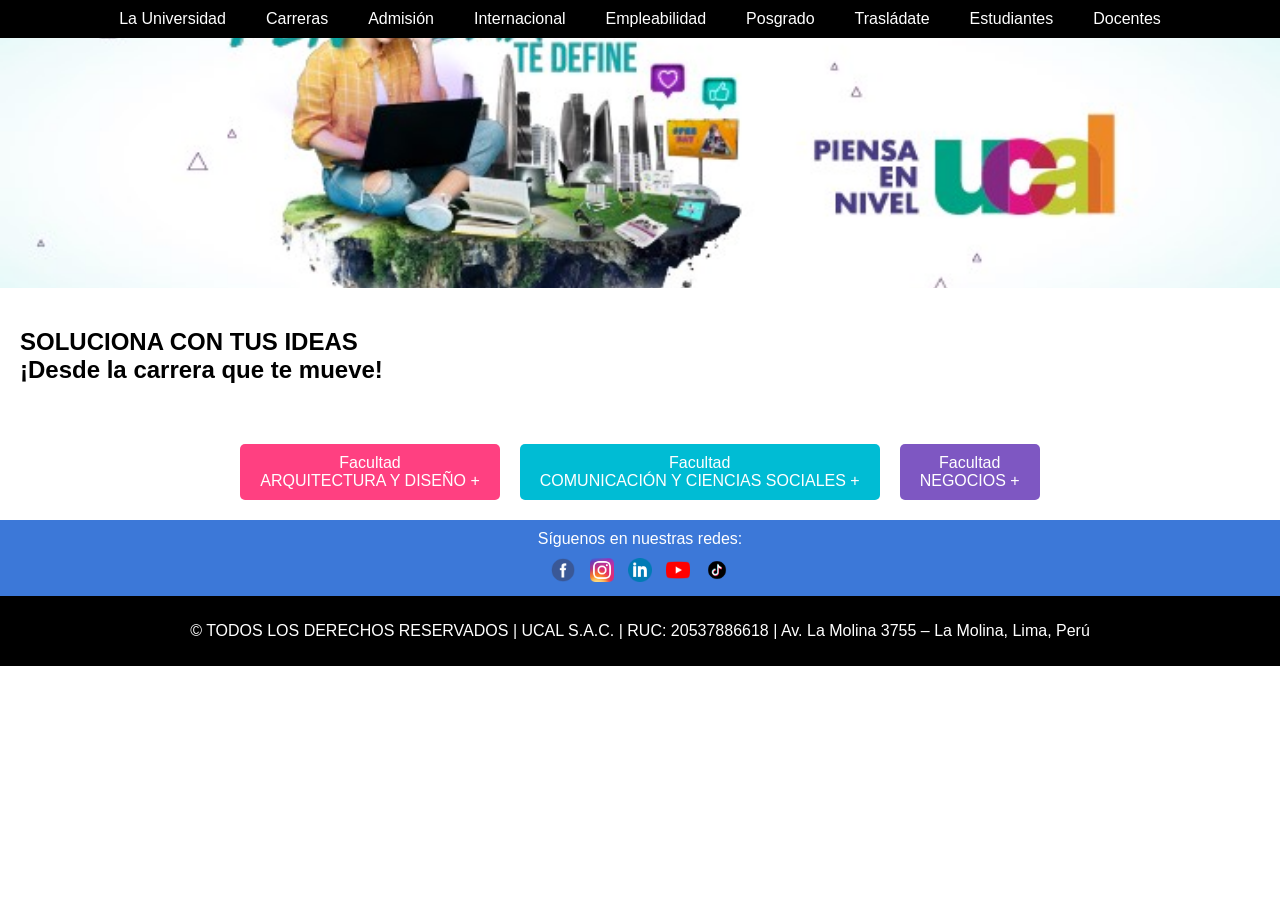
==== index.html @ d957b9c2 "first commit" ====
<!DOCTYPE html>
<html lang="es">
<head>
    <meta charset="UTF-8">
    <meta name="viewport" content="width=device-width, initial-scale=1.0">
    <title>UCAL</title>
    <link rel="stylesheet" href="styles.css">
</head>
<body>
    <!-- Contenido principal aquí -->
    <header class="main-header">
        <nav>
            <ul>
                <li><a href="#">La Universidad</a></li>
                <li><a href="#">Carreras</a></li>
                <li><a href="#">Admisión</a></li>
                <li><a href="#">Internacional</a></li>
                <li><a href="#">Empleabilidad</a></li>
                <li><a href="#">Posgrado</a></li>
                <li><a href="#">Trasládate</a></li>
                <li><a href="registro.html">Estudiantes</a></li>
                <li><a href="#">Docentes</a></li>
            </ul>
        </nav>
    </header>
    <section class="banner">
        <img src="ima/banner-image.jpg" alt="Imagen de Banner">
    </section>
    <section class="descripcion">
        <p class="linea1">SOLUCIONA CON TUS IDEAS</p>
        <p class="linea2">¡Desde la carrera que te mueve!</p>
    </section>
    <section class="facultades">
        <div class="facultad">
            <button class="arquitectura">Facultad<br>ARQUITECTURA Y DISEÑO +</button>
            <button class="comunicacion">Facultad<br>COMUNICACIÓN Y CIENCIAS SOCIALES +</button>
            <button class="negocios">Facultad<br>NEGOCIOS +</button>
        </div>
    </section>
    <footer>
        <div class="social-media">
            <p>Síguenos en nuestras redes:</p>
            <a href="#"><img src="ima/facebook-icon.png" alt="Facebook"></a>
            <a href="#"><img src="ima/instagram-icon.png" alt="Instagram"></a>
            <a href="#"><img src="ima/linkedin-icon.png" alt="LinkedIn"></a>
            <a href="#"><img src="ima/youtube-icon.png" alt="YouTube"></a>
            <a href="#"><img src="ima/tiktok-icon.png" alt="TikTok"></a>
        </div>
        <div class="footer-info">
            <p>© TODOS LOS DERECHOS RESERVADOS | UCAL S.A.C. | RUC: 20537886618 | Av. La Molina 3755 – La Molina, Lima, Perú</p>
        </div>
    </footer>
</body>
</html>
---- styles.css ----
/* Estilos generales */
body {
    font-family: Arial, sans-serif;
    margin: 0;
    padding: 0;
    background-color: #FFFFFF; /* Fondo blanco */
}

/* Estilos para el encabezado principal */
.main-header {
    background-color: black; /* Fondo negro para la barra del encabezado */
    padding: 10px 0;
    text-align: center;
}

.main-header nav ul {
    list-style-type: none;
    padding: 0;
    margin: 0;
    display: flex;
    justify-content: center;
    gap: 20px;
}

.main-header nav a {
    color: white;
    text-decoration: none;
    padding: 10px;
}

.main-header nav a:hover {
    background-color: #ff6666;
    border-radius: 5px;
}

/* Estilos para el banner */
.banner {
    width: 100%;
    height: 250px;
    display: flex;
    justify-content: center;
    align-items: center;
    text-align: center;
    position: relative;
    overflow: hidden;
}

.banner img {
    width: 100%;
    height: 100%;
    object-fit: cover;
    object-position: center;
}

/* Estilos para la descripción */
.descripcion {
    text-align: left;
    padding: 20px;
    font-weight: bold;
    font-size: 1.5em;
    color: black;
    margin-top: 20px;
    background: none;
}

.descripcion .linea1 {
    margin: 0;
}

.descripcion .linea2 {
    margin: 0;
}

/* Estilos para las facultades */
.facultades {
    padding: 20px;
    text-align: center;
}

.facultad {
    display: flex;
    justify-content: center;
    gap: 20px;
    margin-top: 20px;
}

button {
    padding: 10px 20px;
    font-size: 16px;
    color: white;
    border: none;
    cursor: pointer;
    border-radius: 5px;
    white-space: pre-line;
}

button:hover {
    opacity: 0.8;
}

.arquitectura {
    background-color: #ff4081;
}

.comunicacion {
    background-color: #00bcd4;
}

.negocios {
    background-color: #7e57c2;
}

/* Estilos para el pie de página */
footer {
    background-color: #3c78d8; /* Fondo azul para el pie de página */
    color: white;
    padding: 0; /* Elimina el espacio de padding alrededor */
    text-align: center;
}

footer .social-media {
    background-color: #3c78d8; /* Fondo azul para redes sociales */
    padding: 10px 0; /* Elimina el margen inferior */
}

footer .social-media p {
    margin: 0;
    margin-bottom: 10px;
}

footer .social-media a {
    margin: 0 5px;
    display: inline-block;
}

footer .social-media img {
    width: 24px;
    height: 24px;
}

footer .footer-info {
    background-color: #000000; /* Fondo negro para el texto de derechos reservados */
    color: white;
    padding: 10px 0; /* Ajusta el padding */
    margin: 0; /* Elimina el margen superior */
}

/* Estilos para la página de registro */
.registro {
    background-image: url('ima/registro-bg.jpg'); /* Imagen de fondo para la página de registro */
    background-size: cover;
    background-position: center;
    height: 100vh; /* Ocupa toda la altura de la pantalla */
    display: flex;
    justify-content: center;
    align-items: center;
    text-align: center;
}

.registro-container {
    background-color: rgba(255, 255, 255, 0.6); /* Fondo semitransparente para el formulario */
    padding: 40px; /* Incrementa el tamaño del cuadro */
    border-radius: 10px;
    position: relative; /* Para posicionar los elementos dentro del cuadro */
    text-align: center;
    width: 80%; /* Ajusta el ancho del cuadro */
    max-width: 600px; /* Ancho máximo del cuadro */
}

.logo-container {
    display: flex;
    align-items: center;
    justify-content: center; /* Centra el contenido horizontalmente */
    margin-bottom: 20px; /* Espacio entre el logo y el título */
}

.logo-container img {
    width: 70px; /* Tamaño de la imagen aumentado */
    margin-right: 10px; /* Espacio entre la imagen y el texto */
}

.ucal-connect {
    font-size: 2em; /* Tamaño del texto aumentado */
    color: white; /* Color del texto */
}

.registro h2 {
    margin-bottom: 20px;
    color: #3b275b; /* Color morado oscuro */
}

.registro form {
    display: flex;
    flex-direction: column;
    align-items: center;
}

.registro label, .registro input, .registro button {
    width: 100%;
    max-width: 300px;
    margin-bottom: 10px;
}

.registro button {
    padding: 10px 20px;
    background-color: #3b275b; /* Color morado oscuro */
    color: white;
    border: none;
    cursor: pointer;
    border-radius: 5px;
}

.registro button:hover {
    background-color: #2a1e45; /* Un tono más oscuro para el hover */
}

/* Media Queries para ajustes responsivos */
@media (max-width: 800px) {
    .banner {
        height: 150px;
    }

    .facultad {
        flex-direction: column;
        align-items: center;
    }

    .registro-container {
        width: 90%;
    }
}

/* Estilos para el encabezado principal de la página de registro */
.main-header {
    background-color: black; /* Fondo negro para la barra del encabezado */
    padding: 10px 0;
    text-align: center;
}

.main-header nav ul {
    list-style-type: none;
    padding: 0;
    margin: 0;
    display: flex;
    justify-content: center;
    gap: 20px;
}

.main-header nav a {
    color: white;
    text-decoration: none;
    padding: 10px;
}

.main-header nav a:hover {
    background-color: #ff6666;
    border-radius: 5px;
}

/* Estilos para la página de registro */
.registro {
    background-image: url('ima/registro-bg.jpg'); /* Imagen de fondo para la página de registro */
    background-size: cover;
    background-position: center;
    height: 100vh; /* Ocupa toda la altura de la pantalla */
    display: flex;
    justify-content: center;
    align-items: center;
    text-align: center;
}

.registro-container {
    background-color: rgba(255, 255, 255, 0.6); /* Fondo semitransparente para el formulario */
    padding: 40px; /* Incrementa el tamaño del cuadro */
    border-radius: 10px;
    position: relative; /* Para posicionar los elementos dentro del cuadro */
    text-align: center;
    width: 80%; /* Ajusta el ancho del cuadro */
    max-width: 600px; /* Ancho máximo del cuadro */
}

.logo-container {
    display: flex;
    align-items: center;
    justify-content: center; /* Centra el contenido horizontalmente */
    margin-bottom: 20px; /* Espacio entre el logo y el título */
}

.logo-container img {
    width: 70px; /* Tamaño de la imagen aumentado */
    margin-right: 10px; /* Espacio entre la imagen y el texto */
}

.ucal-connect {
    font-size: 2em; /* Tamaño del texto aumentado */
    color: white; /* Color del texto */
}

.registro h2 {
    margin-bottom: 20px;
    color: #3b275b; /* Color morado oscuro */
}

.registro form {
    display: flex;
    flex-direction: column;
    align-items: center;
}

.registro label, .registro input, .registro button {
    width: 100%;
    max-width: 300px;
    margin-bottom: 10px;
}

.registro button {
    padding: 10px 20px;
    background-color: #3b275b; /* Color morado oscuro */
    color: white;
    border: none;
    cursor: pointer;
    border-radius: 5px;
}

.registro button:hover {
    background-color: #2a1e45; /* Un tono más oscuro para el hover */
}

/* Estilos para la página del campus */
.campus-main {
    display: flex;
    justify-content: center;
    align-items: center;
    background-color: #8948b2; /* Fondo morado */
    height: 100vh; /* Ocupa toda la altura de la pantalla */
}

.campus-content {
    background-color: white; /* Fondo blanco para el contenido */
    border-radius: 10px;
    padding: 20px;
    width: 100%; /* Ajusta el ancho del cuadro */
    max-width: 1200px; /* Ancho máximo del cuadro */
    box-shadow: 0 4px 8px rgba(0, 0, 0, 0.1); /* Sombra para el cuadro */
    margin: auto; /* Centra el contenido verticalmente y horizontalmente */
    text-align: center; /* Centra el texto */
    height: auto; /* Ajusta la altura automáticamente */
}

.campus-header {
    display: flex;
    justify-content: space-between;
    align-items: center;
    background-color: white; /* Fondo blanco */
    color: #3b275b; /* Color morado oscuro */
    padding: 10px 0; /* Ajusta el padding */
    border-bottom: 2px solid #ddd; /* Línea de separación */
    margin-bottom: 20px;
}

.header-left {
    display: flex;
    justify-content: center;
    align-items: center;
}

.header-left .header-logo {
    width: 50px;
}

.header-center {
    flex: 1; /* Usa el espacio restante */
    text-align: left; /* Alinea el texto a la izquierda */
}

.header-center h1 {
    margin: 0;
    text-align: center; /* Centra el texto */
}

.header-right {
    display: flex;
    justify-content: center;
    align-items: center;
}

.search-container {
    position: relative;
    display: flex;
    align-items: center;
    width: 100%;
}

.search-bar {
    width: 100%;
    padding: 8px 40px 8px 30px; /* Espacio para los iconos */
    border: 1px solid #ddd;
    border-radius: 5px;
}

.search-icon {
    position: absolute;
    left: 10px;
    color: #888;
}

.search-mic {
    position: absolute;
    right: 10px;
    color: #888;
}

.main-content {
    display: flex;
}

/* Estilos para la barra lateral izquierda */
.sidebar-left {
    display: flex;
    flex-direction: column;
    align-items: center;
    width: 6%;
    border-right: 1px solid #ddd; /* Línea de separación */
    padding: 20px 0;
}

.sidebar-menu {
    list-style-type: none;
    padding: 0;
    margin: 0;
    display: flex;
    flex-direction: column;
    gap: 20px;
}

.sidebar-menu li {
    cursor: pointer;
}

.sidebar-menu li i {
    font-size: 24px;
    color: #333;
}

/* Estilos para la sección central */
.center-content {
    display: grid;
    grid-template-columns: repeat(4, 1fr); /* 4 columnas */
    gap: 30px; /* Mantén la separación entre los cuadros */
    justify-items: center;
    align-items: center;
    width: 65%; /* Ajusta el ancho de la parte central */
    padding: 20px;
}

.icon-box {
    background-color: #dc9ff0; /* Color de relleno */
    border: 2px solid #62b6aa; /* Color del borde */
    color: rgb(30, 30, 30);
    padding: 20px;
    border-radius: 10px;
    text-align: center;
    width: 120px; /* Reduce el ancho de los cuadros */
    height: 130px; /* Mantén la altura de los cuadros */
    display: flex;
    flex-direction: column;
    justify-content: center;
    align-items: center;
}

.icon-box i {
    font-size: 55px; /* Tamaño más grande para los iconos */
    margin-bottom: 10px;
}
.icon-box:hover {
    background-color: #62b6aa; /* Cambia el color de fondo al pasar el cursor */
    color: #fff; /* Cambia el color del texto e iconos */
    cursor: pointer; /* Cambia el cursor a una mano */
    transform: scale(1.05); /* Aumenta ligeramente el tamaño del cuadro */
    transition: all 0.3s ease; /* Añade una transición suave */
}

/* Estilos para la sección derecha */
.right-content {
    width: 25%; /* Ajusta el ancho de la parte derecha para que ocupe más espacio */
    padding: 20px;
    border-left: 1px solid #ddd; /* Línea de separación */
    margin-left: auto; /* Centra la sección derecha */
    margin-right: auto; /* Centra la sección derecha */
}

.greeting {
    text-align: center;
    margin-bottom: 20px;
    position: relative;
    background-color: #ebc0f9;
    border-radius: 10px;
    padding: 20px;
}

.greeting i {
    font-size: 50px; /* Tamaño del icono de usuario */
    color: #3b275b; /* Color morado oscuro */
}

.greeting h2 {
    color: #3b275b; /* Color morado oscuro */
    margin-top: 10px;
}

.greeting-background {
    width: 100%;
    height: 100px;
    background: linear-gradient(135deg, #7f00ff, #e100ff); /* Gradiente púrpura */
    position: absolute;
    top: 0;
    left: 0;
    border-radius: 10px 10px 0 0; /* Esquinas redondeadas */
    z-index: -1; /* Coloca el fondo detrás del texto */
}

.reminder {
    background-color: #fff; /* Fondo blanco */
    border-radius: 10px; /* Esquinas redondeadas */
    padding: 20px;
    text-align: left;
}

.reminder h2 {
    color: #3b275b; /* Color morado oscuro */
    margin-bottom: 10px;
}

.reminder-item {
    display: flex;
    align-items: center;
    margin-bottom: 20px;
    padding-bottom: 10px;
    border-bottom: 1px solid #ddd; /* Línea de separación */
}

.reminder-item i {
    font-size: 24px; /* Tamaño de los íconos */
    color: #3b275b; /* Color de los íconos */
    margin-right: 10px; /* Espacio entre el ícono y el texto */
}

.reminder-item p {
    margin: 0;
    font-size: 14px;
    color: #333;
}

.reminder-item strong {
    color: #3b275b; /* Color morado oscuro */
}

/* Estilos para el ícono de soporte */
.support-icon {
    position: absolute;
    bottom: 20px;
    right: 20px;
    background-color: #62b6aa;
    color: #fff;
    border-radius: 50%;
    padding: 15px;
    cursor: pointer;
    box-shadow: 0 4px 8px rgba(0, 0, 0, 0.1);
}

.support-icon i {
    font-size: 24px;
}

/* Estilos para el recuadro de soporte */
.support-box {
    display: none; /* Oculto por defecto */
    position: absolute;
    bottom: 80px;
    right: 20px;
    width: 300px;
    background-color: #fff;
    border: 2px solid #62b6aa;
    border-radius: 10px;
    box-shadow: 0 4px 8px rgba(0, 0, 0, 0.1);
    z-index: 1000; /* Asegura que el recuadro esté sobre otros elementos */
}

.support-header {
    background-color: #6200ea;
    color: #fff;
    border-radius: 10px 10px 0 0;
    padding: 10px;
    text-align: center;
}

.support-content {
    padding: 20px;
    text-align: center;
    overflow-y: auto; /* Permite el desplazamiento vertical si el contenido es largo */
    max-height: 150px; /* Ajusta según sea necesario */
}

.support-input {
    display: flex;
    flex-direction: column;
    align-items: center;
    padding: 10px;
}

.support-input input {
    width: 80%;
    padding: 10px;
    margin-bottom: 10px;
    border: 1px solid #62b6aa;
    border-radius: 5px;
}

/* Estilos para la burbuja de conversación */
.bubble-left {
    background-color: #62b6aa;
    color: #fff;
    border-radius: 15px;
    padding: 10px;
    position: relative;
    text-align: left;
    margin-bottom: 10px;
    display: inline-block;
}

.bubble-left::after {
    content: "";
    position: absolute;
    left: -10px;
    top: 10px;
    width: 0;
    height: 0;
    border-right: 10px solid #62b6aa;
    border-top: 10px solid transparent;
    border-bottom: 10px solid transparent;
}

/* Estilos para la burbuja de conversación del usuario */
.bubble-right {
    background-color: #e5e5ea;
    color: #000;
    border-radius: 15px;
    padding: 10px;
    position: relative;
    text-align: left;
    margin-bottom: 10px;
    display: inline-block;
    align-self: flex-end;
}

.bubble-right::after {
    content: "";
    position: absolute;
    right: -10px;
    top: 10px;
    width: 0;
    height: 0;
    border-left: 10px solid #e5e5ea;
    border-top: 10px solid transparent;
    border-bottom: 10px solid transparent;
}

/* Estilos específicos para Progreso Académico */
.center-content.horizontal-content {
    display: flex;
    flex-direction: column;
    align-items: center;
    justify-content: center;
    text-align: center;
    width: 100%;
    padding: 0;
    box-sizing: border-box;
}

/* Ajustes específicos para el texto de bienvenida */
.center-content.horizontal-content h2 {
    margin: 5px 0;
    padding: 0;
}

.progress-title {
    background-color: #d940f7;
    color: #fff;
    padding: 5px 10px;
    text-align: center;
    width: 100%;
    margin-top: 10px;
    box-sizing: border-box;
    display: flex;
    justify-content: center;
    align-items: center;
}

.progress-content {
    position: relative;
    display: flex;
    justify-content: center;
    align-items: center;
    flex-direction: row;
    flex-wrap: nowrap;
    width: 100%;
    box-sizing: border-box;
    padding: 10px 0;
}

.bulbs-container {
    display: flex;
    justify-content: center;
    align-items: center;
    flex-direction: column;
    width: 100%;
    height: 300px; /* Aumenta la altura del contenedor de bombillas */
    margin-top: 10px;
    position: relative;
    overflow: visible; /* Asegura que el contenido se vea */
}

.cable {
    width: 100%;
    height: 3px;
    background-color: #000000; /* Color del cable horizontal */
    position: absolute;
    top: 50px; /* Ajusta según la altura del contenedor */
    left: 0;
    z-index: 1;
}

.bulbs {
    display: flex;
    justify-content: space-between;
    align-items: center; /* Cambiar a center para alinear las bombillas correctamente */
    flex-wrap: nowrap;
    width: 100%;
    margin-top: 260px; /* Ajusta el margen para que las bombillas estén más cerca del cable */
    box-sizing: border-box;
    position: relative;
}

.bulb {
    display: flex;
    flex-direction: column;
    align-items: center;
    justify-content: center;
    margin: 50px;
    font-weight: bold;
    cursor: pointer;
    color: #fff;
    position: relative;
    z-index: 2;
}

/* Ajuste para mover solo las bombillas impares hacia arriba */
.bulb:nth-child(odd) i {
    position: relative;
    top: -63px; /* Ajusta este valor según sea necesario para alinear las bombillas con el cable */
}

/* Ajuste para mover las letras de las bombillas impares hacia arriba */
.bulb:nth-child(odd) span {
    position: relative;
    top: -90px; /* Ajusta este valor según sea necesario para alinear las letras con las bombillas */
}

.bulb:nth-child(even) {
    transform: translateY(-168px); /* Ajusta la posición de las bombillas para estar más cerca del cable */
}

.bulb::after {
    content: '';
    width: 3px;
    height: 167px; /* Cable de las bombillas impares */
    background-color: #000000; /* Color del cable */
    position: absolute;
    top: -268px; /* Ajustado para que el cable apunte hacia arriba */
    left: 50%;
    transform: translateX(-50%);
}

.bulb:nth-child(even)::after {
    height: 74px; /* Longitud del cable que conecta la bombilla con el cable horizontal */
    top: -110px; /* Ajustado para que el cable apunte hacia arriba */
}

.bulb i {
    font-size: 50px; /* Mantener el tamaño original */
    color: #62b6aa;
    transform: rotate(180deg) scale(2.5); /* Utilizar scale para agrandar el ícono sin cambiar la posición */
}


.bulb i:hover {
    color: #ffeb3b;
}

/* Centrar el texto dentro de las bombillas */
.bulb span {
    position: absolute;
    top: 50%;
    left: 50%;
    transform: translate(-50%, -50%);
    font-size: 14px;
    color: #000;
    display: flex;
    align-items: center;
    justify-content: center;
    height: 100%; /* Asegura que el span ocupe toda la altura de la bombilla */
    width: 100%; /* Asegura que el span ocupe toda la anchura de la bombilla */
}

.main-bulb i {
    color: #62b6aa;
}
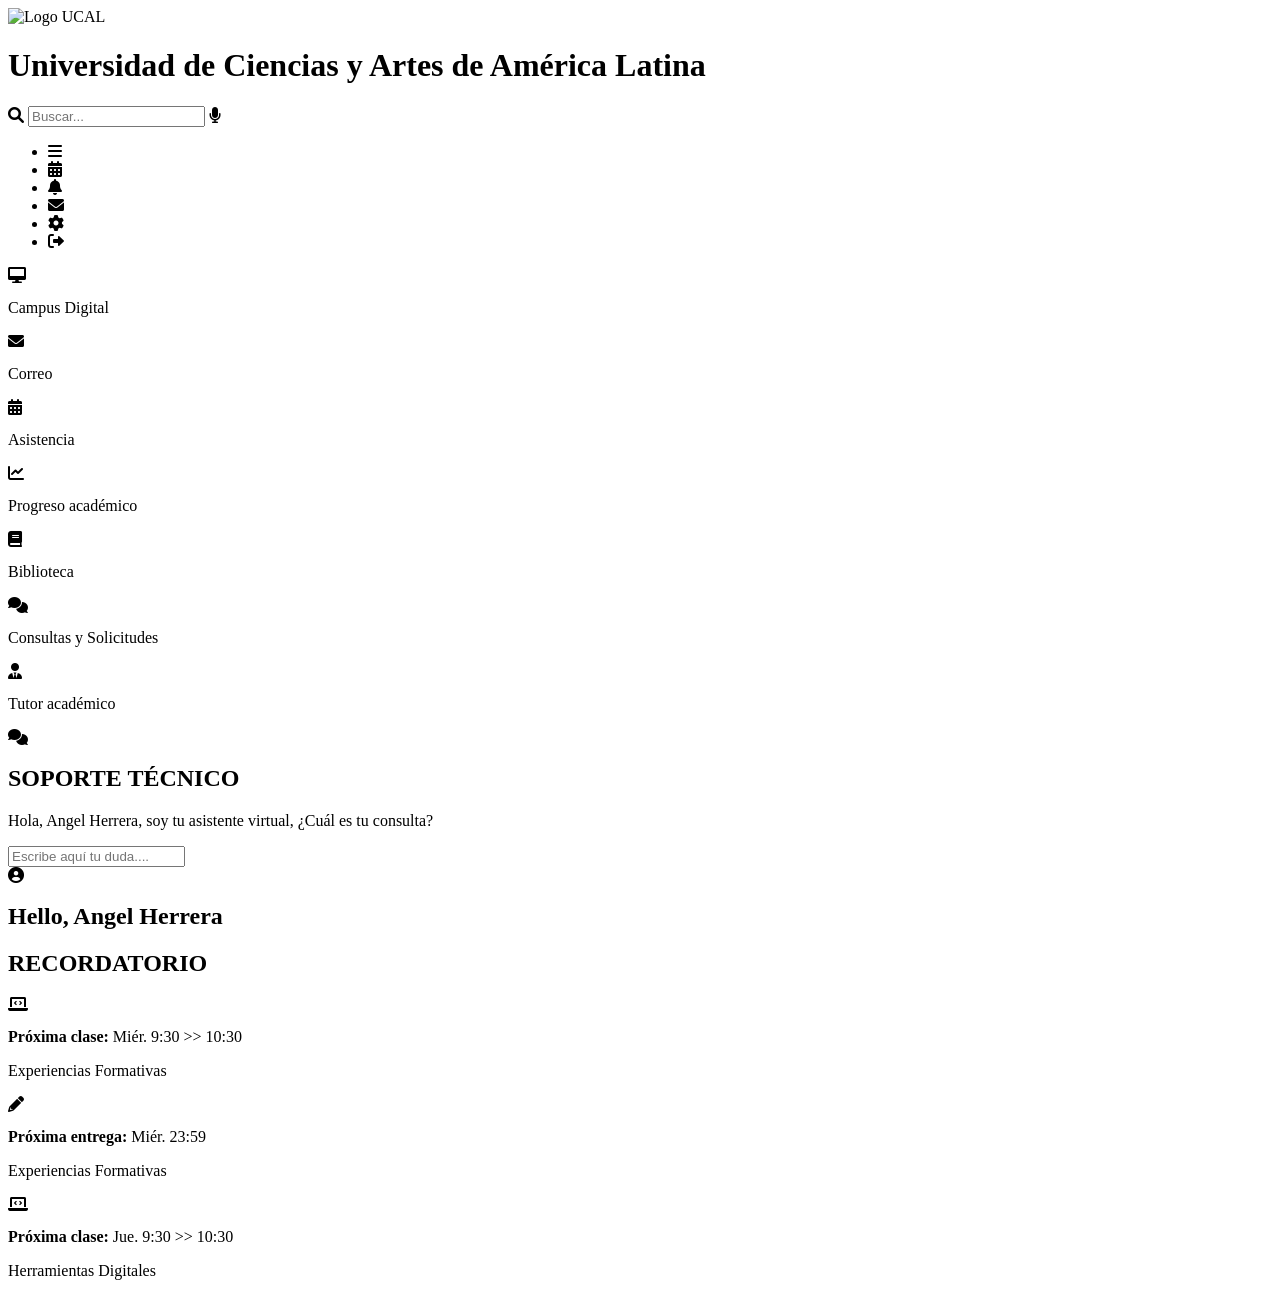
==== commit 8d712a18: "mm" ====
--- a/index.html
+++ b/index.html
@@ -1,55 +1,169 @@
-<!DOCTYPE html>
 <html lang="es">
 <head>
     <meta charset="UTF-8">
     <meta name="viewport" content="width=device-width, initial-scale=1.0">
-    <title>UCAL</title>
+    <title>Campus Digital - UCAL</title>
     <link rel="stylesheet" href="styles.css">
+    <link rel="stylesheet" href="https://cdnjs.cloudflare.com/ajax/libs/font-awesome/6.0.0-beta3/css/all.min.css">
+    <script src="https://cdn.jsdelivr.net/npm/sweetalert2@11"></script>
+    <script>
+        function confirmarSalida() {
+            Swal.fire({
+                title: '¿Estás seguro de que quieres salir?',
+                icon: 'warning',
+                showCancelButton: true,
+                confirmButtonColor: '#3085d6',
+                cancelButtonColor: '#d33',
+                confirmButtonText: 'Sí, salir',
+                cancelButtonText: 'No, volver'
+            }).then((result) => {
+                if (result.isConfirmed) {
+                    window.location.href = "registro.html"; // Cambia 'registro.html' a la URL de tu página de registro
+                }
+            });
+        }
+
+        function toggleSupportBox() {
+            var supportBox = document.getElementById('support-box');
+            if (supportBox.style.display === 'block') {
+                supportBox.style.display = 'none';
+            } else {
+                supportBox.style.display = 'block';
+            }
+        }
+
+        function closeSupportBox() {
+            document.getElementById('support-box').style.display = 'none';
+        }
+
+        function sendMessage() {
+            var input = document.getElementById('support-input');
+            var message = input.value;
+            if (message.trim() !== "") {
+                var newMessage = document.createElement('div');
+                newMessage.className = 'bubble-right';
+                newMessage.innerHTML = '<p>' + message + '</p>';
+                document.querySelector('.support-content').appendChild(newMessage);
+                input.value = ""; // Clear the input field
+                // Scroll to the bottom of the support content
+                var supportContent = document.querySelector('.support-content');
+                supportContent.scrollTop = supportContent.scrollHeight;
+            }
+        }
+
+        function handleInputKeyPress(event) {
+            if (event.key === 'Enter') {
+                sendMessage();
+            }
+        }
+    </script>
 </head>
 <body>
-    <!-- Contenido principal aquí -->
-    <header class="main-header">
-        <nav>
-            <ul>
-                <li><a href="#">La Universidad</a></li>
-                <li><a href="#">Carreras</a></li>
-                <li><a href="#">Admisión</a></li>
-                <li><a href="#">Internacional</a></li>
-                <li><a href="#">Empleabilidad</a></li>
-                <li><a href="#">Posgrado</a></li>
-                <li><a href="#">Trasládate</a></li>
-                <li><a href="registro.html">Estudiantes</a></li>
-                <li><a href="#">Docentes</a></li>
-            </ul>
-        </nav>
-    </header>
-    <section class="banner">
-        <img src="ima/banner-image.jpg" alt="Imagen de Banner">
-    </section>
-    <section class="descripcion">
-        <p class="linea1">SOLUCIONA CON TUS IDEAS</p>
-        <p class="linea2">¡Desde la carrera que te mueve!</p>
-    </section>
-    <section class="facultades">
-        <div class="facultad">
-            <button class="arquitectura">Facultad<br>ARQUITECTURA Y DISEÑO +</button>
-            <button class="comunicacion">Facultad<br>COMUNICACIÓN Y CIENCIAS SOCIALES +</button>
-            <button class="negocios">Facultad<br>NEGOCIOS +</button>
+    <main class="campus-main">
+        <div class="campus-content">
+            <header class="campus-header">
+                <div class="header-left">
+                    <img src="ima/logo.png" alt="Logo UCAL" class="header-logo">
+                </div>
+                <div class="header-center">
+                    <h1>Universidad de Ciencias y Artes de América Latina</h1>
+                </div>
+                <div class="header-right">
+                    <div class="search-container">
+                        <i class="fas fa-search search-icon"></i>
+                        <input type="text" placeholder="Buscar..." class="search-bar">
+                        <i class="fas fa-microphone search-mic"></i>
+                    </div>
+                </div>
+            </header>
+            <div class="main-content">
+                <aside class="sidebar-left">
+                    <ul class="sidebar-menu">
+                        <li><i class="fas fa-bars"></i></li>
+                        <li><i class="fas fa-calendar-alt"></i></li>
+                        <li><i class="fas fa-bell"></i></li>
+                        <li><i class="fas fa-envelope"></i></li>
+                        <li><i class="fas fa-cog"></i></li>
+                        <li><i class="fas fa-sign-out-alt" onclick="confirmarSalida()"></i></li>
+                    </ul>
+                </aside>
+                <section class="center-content" style="position: relative;">
+                    <div class="icon-box">
+                        <i class="fas fa-desktop"></i>
+                        <p>Campus Digital</p>
+                    </div>
+                    <div class="icon-box">
+                        <i class="fas fa-envelope"></i>
+                        <p>Correo</p>
+                    </div>
+                    <div class="icon-box">
+                        <i class="fas fa-calendar-alt"></i>
+                        <p>Asistencia</p>
+                    </div>
+                    <div class="icon-box" id="progreso-academico" onclick="window.location.href='progreso-academico.html'">
+                        <i class="fas fa-chart-line"></i>
+                        <p>Progreso académico</p>
+                    </div>
+                    <div class="icon-box">
+                        <i class="fas fa-book"></i>
+                        <p>Biblioteca</p>
+                    </div>
+                    <div class="icon-box">
+                        <i class="fas fa-comments"></i>
+                        <p>Consultas y Solicitudes</p>
+                    </div>
+                    <div class="icon-box">
+                        <i class="fas fa-user-tie"></i>
+                        <p>Tutor académico</p>
+                    </div>
+                    <!-- Ícono de soporte -->
+                    <div id="support-icon" class="support-icon" onclick="toggleSupportBox()">
+                        <i class="fas fa-comments"></i>
+                    </div>
+                    <!-- Recuadro de soporte dentro de la sección central -->
+                    <div id="support-box" class="support-box">
+                        <div class="support-header">
+                            <h2>SOPORTE TÉCNICO</h2>
+                        </div>
+                        <div class="support-content">
+                            <div class="bubble-left">
+                                <p>Hola, Angel Herrera, soy tu asistente virtual, ¿Cuál es tu consulta?</p>
+                            </div>
+                        </div>
+                        <div class="support-input">
+                            <input id="support-input" type="text" placeholder="Escribe aquí tu duda...." onkeypress="handleInputKeyPress(event)">
+                        </div>
+                    </div>
+                </section>
+                <section class="right-content">
+                    <div class="greeting">
+                        <i class="fas fa-user-circle"></i>
+                        <h2>Hello, Angel Herrera</h2>
+                        <div class="greeting-background">
+                            <!-- Fondo con gradiente púrpura -->
+                        </div>
+                    </div>
+                    <div class="reminder">
+                        <h2>RECORDATORIO</h2>
+                        <div class="reminder-item">
+                            <i class="fas fa-laptop-code"></i>
+                            <p><strong>Próxima clase:</strong> Miér. 9:30 &gt;&gt; 10:30</p>
+                            <p>Experiencias Formativas</p>
+                        </div>
+                        <div class="reminder-item">
+                            <i class="fas fa-pencil-alt"></i>
+                            <p><strong>Próxima entrega:</strong> Miér. 23:59</p>
+                            <p>Experiencias Formativas</p>
+                        </div>
+                        <div class="reminder-item">
+                            <i class="fas fa-laptop-code"></i>
+                            <p><strong>Próxima clase:</strong> Jue. 9:30 &gt;&gt; 10:30</p>
+                            <p>Herramientas Digitales</p>
+                        </div>
+                    </div>
+                </section>
+            </div>
         </div>
-    </section>
-    <footer>
-        <div class="social-media">
-            <p>Síguenos en nuestras redes:</p>
-            <a href="#"><img src="ima/facebook-icon.png" alt="Facebook"></a>
-            <a href="#"><img src="ima/instagram-icon.png" alt="Instagram"></a>
-            <a href="#"><img src="ima/linkedin-icon.png" alt="LinkedIn"></a>
-            <a href="#"><img src="ima/youtube-icon.png" alt="YouTube"></a>
-            <a href="#"><img src="ima/tiktok-icon.png" alt="TikTok"></a>
-        </div>
-        <div class="footer-info">
-            <p>© TODOS LOS DERECHOS RESERVADOS | UCAL S.A.C. | RUC: 20537886618 | Av. La Molina 3755 – La Molina, Lima, Perú</p>
-        </div>
-    </footer>
+    </main>
 </body>
 </html>
-
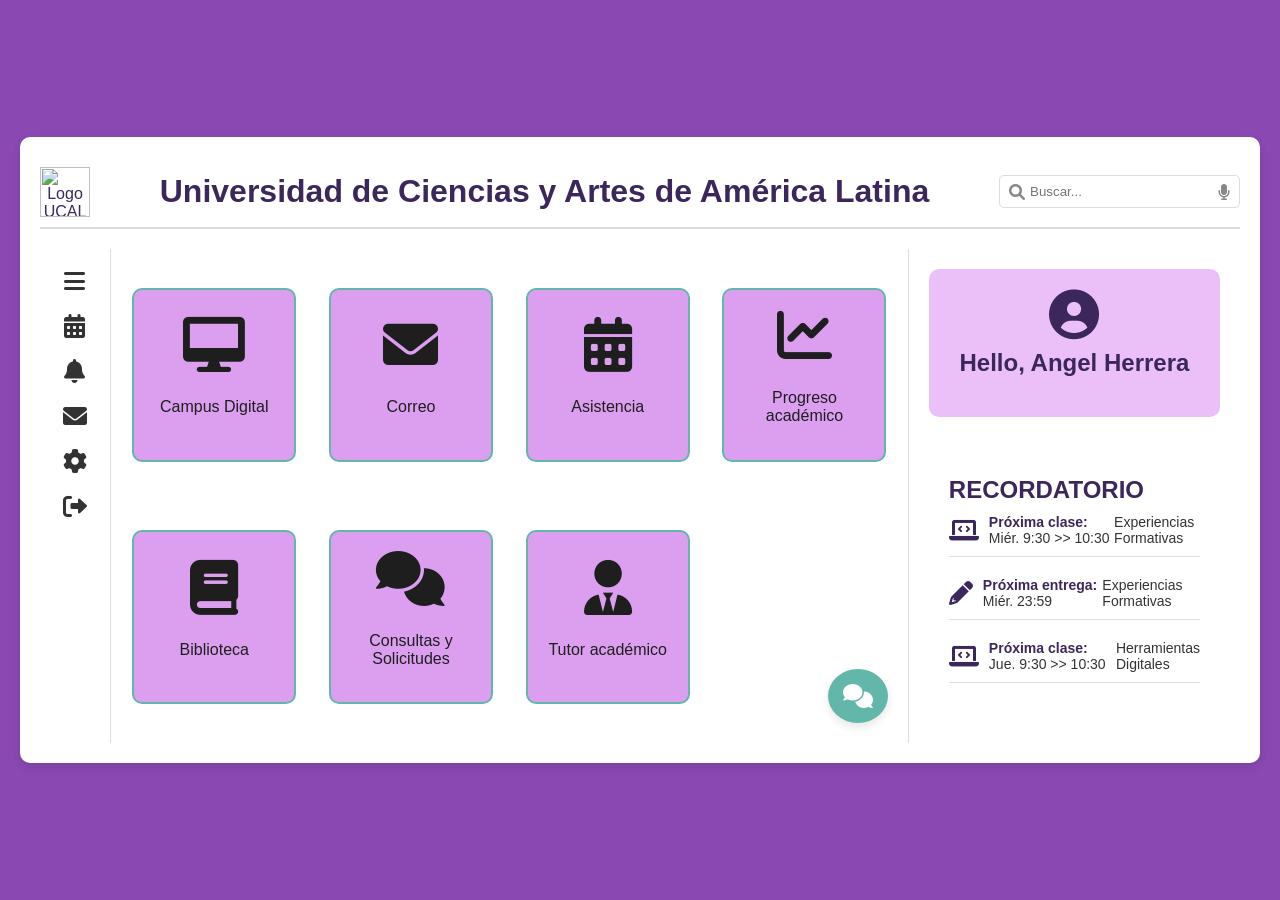
==== commit f50544fc: "c" ====
--- a/index.html
+++ b/index.html
@@ -96,7 +96,7 @@
                         <i class="fas fa-envelope"></i>
                         <p>Correo</p>
                     </div>
-                    <div class="icon-box">
+                    <div class="icon-box" id="calendario"oneclick="window.location.href="calendario.html>
                         <i class="fas fa-calendar-alt"></i>
                         <p>Asistencia</p>
                     </div>
--- a/styles.css
+++ b/styles.css
@@ -0,0 +1,819 @@
+/* Estilos generales */
+body {
+    font-family: Arial, sans-serif;
+    margin: 0;
+    padding: 0;
+    background-color: #FFFFFF; /* Fondo blanco */
+}
+
+/* Estilos para el encabezado principal */
+.main-header {
+    background-color: black; /* Fondo negro para la barra del encabezado */
+    padding: 10px 0;
+    text-align: center;
+}
+
+.main-header nav ul {
+    list-style-type: none;
+    padding: 0;
+    margin: 0;
+    display: flex;
+    justify-content: center;
+    gap: 20px;
+}
+
+.main-header nav a {
+    color: white;
+    text-decoration: none;
+    padding: 10px;
+}
+
+.main-header nav a:hover {
+    background-color: #ff6666;
+    border-radius: 5px;
+}
+
+/* Estilos para el banner */
+.banner {
+    width: 100%;
+    height: 250px;
+    display: flex;
+    justify-content: center;
+    align-items: center;
+    text-align: center;
+    position: relative;
+    overflow: hidden;
+}
+
+.banner img {
+    width: 100%;
+    height: 100%;
+    object-fit: cover;
+    object-position: center;
+}
+
+/* Estilos para la descripción */
+.descripcion {
+    text-align: left;
+    padding: 20px;
+    font-weight: bold;
+    font-size: 1.5em;
+    color: black;
+    margin-top: 20px;
+    background: none;
+}
+
+.descripcion .linea1 {
+    margin: 0;
+}
+
+.descripcion .linea2 {
+    margin: 0;
+}
+
+/* Estilos para las facultades */
+.facultades {
+    padding: 20px;
+    text-align: center;
+}
+
+.facultad {
+    display: flex;
+    justify-content: center;
+    gap: 20px;
+    margin-top: 20px;
+}
+
+button {
+    padding: 10px 20px;
+    font-size: 16px;
+    color: white;
+    border: none;
+    cursor: pointer;
+    border-radius: 5px;
+    white-space: pre-line;
+}
+
+button:hover {
+    opacity: 0.8;
+}
+
+.arquitectura {
+    background-color: #ff4081;
+}
+
+.comunicacion {
+    background-color: #00bcd4;
+}
+
+.negocios {
+    background-color: #7e57c2;
+}
+
+/* Estilos para el pie de página */
+footer {
+    background-color: #3c78d8; /* Fondo azul para el pie de página */
+    color: white;
+    padding: 0; /* Elimina el espacio de padding alrededor */
+    text-align: center;
+}
+
+footer .social-media {
+    background-color: #3c78d8; /* Fondo azul para redes sociales */
+    padding: 10px 0; /* Elimina el margen inferior */
+}
+
+footer .social-media p {
+    margin: 0;
+    margin-bottom: 10px;
+}
+
+footer .social-media a {
+    margin: 0 5px;
+    display: inline-block;
+}
+
+footer .social-media img {
+    width: 24px;
+    height: 24px;
+}
+
+footer .footer-info {
+    background-color: #000000; /* Fondo negro para el texto de derechos reservados */
+    color: white;
+    padding: 10px 0; /* Ajusta el padding */
+    margin: 0; /* Elimina el margen superior */
+}
+
+/* Estilos para la página de registro */
+.registro {
+    background-image: url('ima/registro-bg.jpg'); /* Imagen de fondo para la página de registro */
+    background-size: cover;
+    background-position: center;
+    height: 100vh; /* Ocupa toda la altura de la pantalla */
+    display: flex;
+    justify-content: center;
+    align-items: center;
+    text-align: center;
+}
+
+.registro-container {
+    background-color: rgba(255, 255, 255, 0.6); /* Fondo semitransparente para el formulario */
+    padding: 40px; /* Incrementa el tamaño del cuadro */
+    border-radius: 10px;
+    position: relative; /* Para posicionar los elementos dentro del cuadro */
+    text-align: center;
+    width: 80%; /* Ajusta el ancho del cuadro */
+    max-width: 600px; /* Ancho máximo del cuadro */
+}
+
+.logo-container {
+    display: flex;
+    align-items: center;
+    justify-content: center; /* Centra el contenido horizontalmente */
+    margin-bottom: 20px; /* Espacio entre el logo y el título */
+}
+
+.logo-container img {
+    width: 70px; /* Tamaño de la imagen aumentado */
+    margin-right: 10px; /* Espacio entre la imagen y el texto */
+}
+
+.ucal-connect {
+    font-size: 2em; /* Tamaño del texto aumentado */
+    color: white; /* Color del texto */
+}
+
+.registro h2 {
+    margin-bottom: 20px;
+    color: #3b275b; /* Color morado oscuro */
+}
+
+.registro form {
+    display: flex;
+    flex-direction: column;
+    align-items: center;
+}
+
+.registro label, .registro input, .registro button {
+    width: 100%;
+    max-width: 300px;
+    margin-bottom: 10px;
+}
+
+.registro button {
+    padding: 10px 20px;
+    background-color: #3b275b; /* Color morado oscuro */
+    color: white;
+    border: none;
+    cursor: pointer;
+    border-radius: 5px;
+}
+
+.registro button:hover {
+    background-color: #2a1e45; /* Un tono más oscuro para el hover */
+}
+
+/* Media Queries para ajustes responsivos */
+@media (max-width: 800px) {
+    .banner {
+        height: 150px;
+    }
+
+    .facultad {
+        flex-direction: column;
+        align-items: center;
+    }
+
+    .registro-container {
+        width: 90%;
+    }
+}
+
+/* Estilos para el encabezado principal de la página de registro */
+.main-header {
+    background-color: black; /* Fondo negro para la barra del encabezado */
+    padding: 10px 0;
+    text-align: center;
+}
+
+.main-header nav ul {
+    list-style-type: none;
+    padding: 0;
+    margin: 0;
+    display: flex;
+    justify-content: center;
+    gap: 20px;
+}
+
+.main-header nav a {
+    color: white;
+    text-decoration: none;
+    padding: 10px;
+}
+
+.main-header nav a:hover {
+    background-color: #ff6666;
+    border-radius: 5px;
+}
+
+/* Estilos para la página de registro */
+.registro {
+    background-image: url('ima/registro-bg.jpg'); /* Imagen de fondo para la página de registro */
+    background-size: cover;
+    background-position: center;
+    height: 100vh; /* Ocupa toda la altura de la pantalla */
+    display: flex;
+    justify-content: center;
+    align-items: center;
+    text-align: center;
+}
+
+.registro-container {
+    background-color: rgba(255, 255, 255, 0.6); /* Fondo semitransparente para el formulario */
+    padding: 40px; /* Incrementa el tamaño del cuadro */
+    border-radius: 10px;
+    position: relative; /* Para posicionar los elementos dentro del cuadro */
+    text-align: center;
+    width: 80%; /* Ajusta el ancho del cuadro */
+    max-width: 600px; /* Ancho máximo del cuadro */
+}
+
+.logo-container {
+    display: flex;
+    align-items: center;
+    justify-content: center; /* Centra el contenido horizontalmente */
+    margin-bottom: 20px; /* Espacio entre el logo y el título */
+}
+
+.logo-container img {
+    width: 70px; /* Tamaño de la imagen aumentado */
+    margin-right: 10px; /* Espacio entre la imagen y el texto */
+}
+
+.ucal-connect {
+    font-size: 2em; /* Tamaño del texto aumentado */
+    color: white; /* Color del texto */
+}
+
+.registro h2 {
+    margin-bottom: 20px;
+    color: #3b275b; /* Color morado oscuro */
+}
+
+.registro form {
+    display: flex;
+    flex-direction: column;
+    align-items: center;
+}
+
+.registro label, .registro input, .registro button {
+    width: 100%;
+    max-width: 300px;
+    margin-bottom: 10px;
+}
+
+.registro button {
+    padding: 10px 20px;
+    background-color: #3b275b; /* Color morado oscuro */
+    color: white;
+    border: none;
+    cursor: pointer;
+    border-radius: 5px;
+}
+
+.registro button:hover {
+    background-color: #2a1e45; /* Un tono más oscuro para el hover */
+}
+
+/* Estilos para la página del campus */
+.campus-main {
+    display: flex;
+    justify-content: center;
+    align-items: center;
+    background-color: #8948b2; /* Fondo morado */
+    height: 100vh; /* Ocupa toda la altura de la pantalla */
+}
+
+.campus-content {
+    background-color: white; /* Fondo blanco para el contenido */
+    border-radius: 10px;
+    padding: 20px;
+    width: 100%; /* Ajusta el ancho del cuadro */
+    max-width: 1200px; /* Ancho máximo del cuadro */
+    box-shadow: 0 4px 8px rgba(0, 0, 0, 0.1); /* Sombra para el cuadro */
+    margin: auto; /* Centra el contenido verticalmente y horizontalmente */
+    text-align: center; /* Centra el texto */
+    height: auto; /* Ajusta la altura automáticamente */
+}
+
+.campus-header {
+    display: flex;
+    justify-content: space-between;
+    align-items: center;
+    background-color: white; /* Fondo blanco */
+    color: #3b275b; /* Color morado oscuro */
+    padding: 10px 0; /* Ajusta el padding */
+    border-bottom: 2px solid #ddd; /* Línea de separación */
+    margin-bottom: 20px;
+}
+
+.header-left {
+    display: flex;
+    justify-content: center;
+    align-items: center;
+}
+
+.header-left .header-logo {
+    width: 50px;
+}
+
+.header-center {
+    flex: 1; /* Usa el espacio restante */
+    text-align: left; /* Alinea el texto a la izquierda */
+}
+
+.header-center h1 {
+    margin: 0;
+    text-align: center; /* Centra el texto */
+}
+
+.header-right {
+    display: flex;
+    justify-content: center;
+    align-items: center;
+}
+
+.search-container {
+    position: relative;
+    display: flex;
+    align-items: center;
+    width: 100%;
+}
+
+.search-bar {
+    width: 100%;
+    padding: 8px 40px 8px 30px; /* Espacio para los iconos */
+    border: 1px solid #ddd;
+    border-radius: 5px;
+}
+
+.search-icon {
+    position: absolute;
+    left: 10px;
+    color: #888;
+}
+
+.search-mic {
+    position: absolute;
+    right: 10px;
+    color: #888;
+}
+
+.main-content {
+    display: flex;
+}
+
+/* Estilos para la barra lateral izquierda */
+.sidebar-left {
+    display: flex;
+    flex-direction: column;
+    align-items: center;
+    width: 6%;
+    border-right: 1px solid #ddd; /* Línea de separación */
+    padding: 20px 0;
+}
+
+.sidebar-menu {
+    list-style-type: none;
+    padding: 0;
+    margin: 0;
+    display: flex;
+    flex-direction: column;
+    gap: 20px;
+}
+
+.sidebar-menu li {
+    cursor: pointer;
+}
+
+.sidebar-menu li i {
+    font-size: 24px;
+    color: #333;
+}
+
+/* Estilos para la sección central */
+.center-content {
+    display: grid;
+    grid-template-columns: repeat(4, 1fr); /* 4 columnas */
+    gap: 30px; /* Mantén la separación entre los cuadros */
+    justify-items: center;
+    align-items: center;
+    width: 65%; /* Ajusta el ancho de la parte central */
+    padding: 20px;
+}
+
+.icon-box {
+    background-color: #dc9ff0; /* Color de relleno */
+    border: 2px solid #62b6aa; /* Color del borde */
+    color: rgb(30, 30, 30);
+    padding: 20px;
+    border-radius: 10px;
+    text-align: center;
+    width: 120px; /* Reduce el ancho de los cuadros */
+    height: 130px; /* Mantén la altura de los cuadros */
+    display: flex;
+    flex-direction: column;
+    justify-content: center;
+    align-items: center;
+}
+
+.icon-box i {
+    font-size: 55px; /* Tamaño más grande para los iconos */
+    margin-bottom: 10px;
+}
+.icon-box:hover {
+    background-color: #62b6aa; /* Cambia el color de fondo al pasar el cursor */
+    color: #fff; /* Cambia el color del texto e iconos */
+    cursor: pointer; /* Cambia el cursor a una mano */
+    transform: scale(1.05); /* Aumenta ligeramente el tamaño del cuadro */
+    transition: all 0.3s ease; /* Añade una transición suave */
+}
+
+/* Estilos para la sección derecha */
+.right-content {
+    width: 25%; /* Ajusta el ancho de la parte derecha para que ocupe más espacio */
+    padding: 20px;
+    border-left: 1px solid #ddd; /* Línea de separación */
+    margin-left: auto; /* Centra la sección derecha */
+    margin-right: auto; /* Centra la sección derecha */
+}
+
+.greeting {
+    text-align: center;
+    margin-bottom: 20px;
+    position: relative;
+    background-color: #ebc0f9;
+    border-radius: 10px;
+    padding: 20px;
+}
+
+.greeting i {
+    font-size: 50px; /* Tamaño del icono de usuario */
+    color: #3b275b; /* Color morado oscuro */
+}
+
+.greeting h2 {
+    color: #3b275b; /* Color morado oscuro */
+    margin-top: 10px;
+}
+
+.greeting-background {
+    width: 100%;
+    height: 100px;
+    background: linear-gradient(135deg, #7f00ff, #e100ff); /* Gradiente púrpura */
+    position: absolute;
+    top: 0;
+    left: 0;
+    border-radius: 10px 10px 0 0; /* Esquinas redondeadas */
+    z-index: -1; /* Coloca el fondo detrás del texto */
+}
+
+.reminder {
+    background-color: #fff; /* Fondo blanco */
+    border-radius: 10px; /* Esquinas redondeadas */
+    padding: 20px;
+    text-align: left;
+}
+
+.reminder h2 {
+    color: #3b275b; /* Color morado oscuro */
+    margin-bottom: 10px;
+}
+
+.reminder-item {
+    display: flex;
+    align-items: center;
+    margin-bottom: 20px;
+    padding-bottom: 10px;
+    border-bottom: 1px solid #ddd; /* Línea de separación */
+}
+
+.reminder-item i {
+    font-size: 24px; /* Tamaño de los íconos */
+    color: #3b275b; /* Color de los íconos */
+    margin-right: 10px; /* Espacio entre el ícono y el texto */
+}
+
+.reminder-item p {
+    margin: 0;
+    font-size: 14px;
+    color: #333;
+}
+
+.reminder-item strong {
+    color: #3b275b; /* Color morado oscuro */
+}
+
+/* Estilos para el ícono de soporte */
+.support-icon {
+    position: absolute;
+    bottom: 20px;
+    right: 20px;
+    background-color: #62b6aa;
+    color: #fff;
+    border-radius: 50%;
+    padding: 15px;
+    cursor: pointer;
+    box-shadow: 0 4px 8px rgba(0, 0, 0, 0.1);
+}
+
+.support-icon i {
+    font-size: 24px;
+}
+
+/* Estilos para el recuadro de soporte */
+.support-box {
+    display: none; /* Oculto por defecto */
+    position: absolute;
+    bottom: 80px;
+    right: 20px;
+    width: 300px;
+    background-color: #fff;
+    border: 2px solid #62b6aa;
+    border-radius: 10px;
+    box-shadow: 0 4px 8px rgba(0, 0, 0, 0.1);
+    z-index: 1000; /* Asegura que el recuadro esté sobre otros elementos */
+}
+
+.support-header {
+    background-color: #6200ea;
+    color: #fff;
+    border-radius: 10px 10px 0 0;
+    padding: 10px;
+    text-align: center;
+}
+
+.support-content {
+    padding: 20px;
+    text-align: center;
+    overflow-y: auto; /* Permite el desplazamiento vertical si el contenido es largo */
+    max-height: 150px; /* Ajusta según sea necesario */
+}
+
+.support-input {
+    display: flex;
+    flex-direction: column;
+    align-items: center;
+    padding: 10px;
+}
+
+.support-input input {
+    width: 80%;
+    padding: 10px;
+    margin-bottom: 10px;
+    border: 1px solid #62b6aa;
+    border-radius: 5px;
+}
+
+/* Estilos para la burbuja de conversación */
+.bubble-left {
+    background-color: #62b6aa;
+    color: #fff;
+    border-radius: 15px;
+    padding: 10px;
+    position: relative;
+    text-align: left;
+    margin-bottom: 10px;
+    display: inline-block;
+}
+
+.bubble-left::after {
+    content: "";
+    position: absolute;
+    left: -10px;
+    top: 10px;
+    width: 0;
+    height: 0;
+    border-right: 10px solid #62b6aa;
+    border-top: 10px solid transparent;
+    border-bottom: 10px solid transparent;
+}
+
+/* Estilos para la burbuja de conversación del usuario */
+.bubble-right {
+    background-color: #e5e5ea;
+    color: #000;
+    border-radius: 15px;
+    padding: 10px;
+    position: relative;
+    text-align: left;
+    margin-bottom: 10px;
+    display: inline-block;
+    align-self: flex-end;
+}
+
+.bubble-right::after {
+    content: "";
+    position: absolute;
+    right: -10px;
+    top: 10px;
+    width: 0;
+    height: 0;
+    border-left: 10px solid #e5e5ea;
+    border-top: 10px solid transparent;
+    border-bottom: 10px solid transparent;
+}
+
+/* Estilos específicos para Progreso Académico */
+.center-content.horizontal-content {
+    display: flex;
+    flex-direction: column;
+    align-items: center;
+    justify-content: center;
+    text-align: center;
+    width: 100%;
+    padding: 0;
+    box-sizing: border-box;
+}
+
+/* Ajustes específicos para el texto de bienvenida */
+.center-content.horizontal-content h2 {
+    margin: 5px 0;
+    padding: 0;
+}
+
+.progress-title {
+    background-color: #d940f7;
+    color: #fff;
+    padding: 5px 10px;
+    text-align: center;
+    width: 100%;
+    margin-top: 10px;
+    box-sizing: border-box;
+    display: flex;
+    justify-content: center;
+    align-items: center;
+}
+
+.progress-content {
+    position: relative;
+    display: flex;
+    justify-content: center;
+    align-items: center;
+    flex-direction: row;
+    flex-wrap: nowrap;
+    width: 100%;
+    box-sizing: border-box;
+    padding: 10px 0;
+}
+
+.bulbs-container {
+    display: flex;
+    justify-content: center;
+    align-items: center;
+    flex-direction: column;
+    width: 100%;
+    height: 300px; /* Aumenta la altura del contenedor de bombillas */
+    margin-top: 10px;
+    position: relative;
+    overflow: visible; /* Asegura que el contenido se vea */
+}
+
+.cable {
+    width: 100%;
+    height: 3px;
+    background-color: #000000; /* Color del cable horizontal */
+    position: absolute;
+    top: 50px; /* Ajusta según la altura del contenedor */
+    left: 0;
+    z-index: 1;
+}
+
+.bulbs {
+    display: flex;
+    justify-content: space-between;
+    align-items: center; /* Cambiar a center para alinear las bombillas correctamente */
+    flex-wrap: nowrap;
+    width: 100%;
+    margin-top: 260px; /* Ajusta el margen para que las bombillas estén más cerca del cable */
+    box-sizing: border-box;
+    position: relative;
+}
+
+.bulb {
+    display: flex;
+    flex-direction: column;
+    align-items: center;
+    justify-content: center;
+    margin: 50px;
+    font-weight: bold;
+    cursor: pointer;
+    color: #fff;
+    position: relative;
+    z-index: 2;
+}
+
+/* Ajuste para mover solo las bombillas impares hacia arriba */
+.bulb:nth-child(odd) i {
+    position: relative;
+    top: -63px; /* Ajusta este valor según sea necesario para alinear las bombillas con el cable */
+}
+
+/* Ajuste para mover las letras de las bombillas impares hacia arriba */
+.bulb:nth-child(odd) span {
+    position: relative;
+    top: -90px; /* Ajusta este valor según sea necesario para alinear las letras con las bombillas */
+}
+
+.bulb:nth-child(even) {
+    transform: translateY(-168px); /* Ajusta la posición de las bombillas para estar más cerca del cable */
+}
+
+.bulb::after {
+    content: '';
+    width: 3px;
+    height: 167px; /* Cable de las bombillas impares */
+    background-color: #000000; /* Color del cable */
+    position: absolute;
+    top: -268px; /* Ajustado para que el cable apunte hacia arriba */
+    left: 50%;
+    transform: translateX(-50%);
+}
+
+.bulb:nth-child(even)::after {
+    height: 74px; /* Longitud del cable que conecta la bombilla con el cable horizontal */
+    top: -110px; /* Ajustado para que el cable apunte hacia arriba */
+}
+
+.bulb i {
+    font-size: 50px; /* Mantener el tamaño original */
+    color: #62b6aa;
+    transform: rotate(180deg) scale(2.5); /* Utilizar scale para agrandar el ícono sin cambiar la posición */
+}
+
+
+.bulb i:hover {
+    color: #ffeb3b;
+}
+
+/* Centrar el texto dentro de las bombillas */
+.bulb span {
+    position: absolute;
+    top: 50%;
+    left: 50%;
+    transform: translate(-50%, -50%);
+    font-size: 14px;
+    color: #000;
+    display: flex;
+    align-items: center;
+    justify-content: center;
+    height: 100%; /* Asegura que el span ocupe toda la altura de la bombilla */
+    width: 100%; /* Asegura que el span ocupe toda la anchura de la bombilla */
+}
+
+.main-bulb i {
+    color: #62b6aa;
+}
+
+
